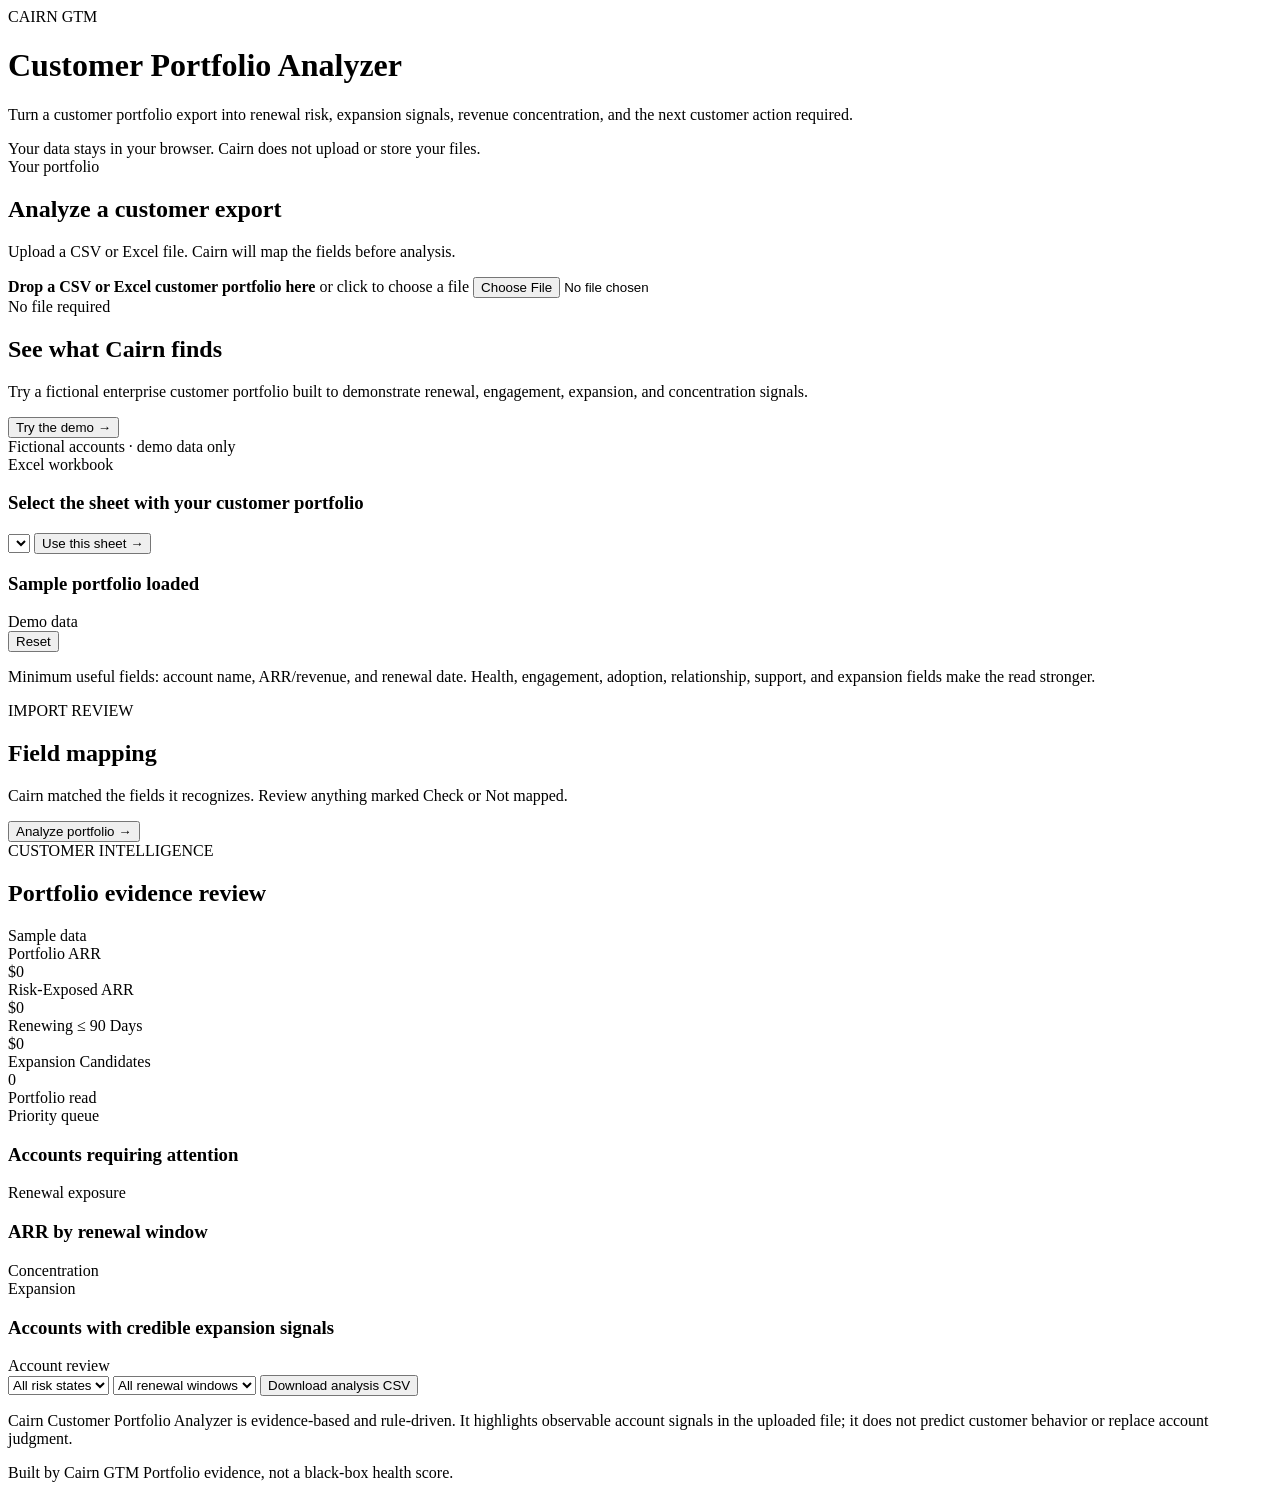
==== portfolio-analyzer/index.html @ f30cb276 "Start Customer Portfolio Analyzer v1" ====
<!doctype html>
<html lang="en">
<head>
  <meta charset="utf-8" />
  <meta name="viewport" content="width=device-width, initial-scale=1" />
  <meta name="description" content="Cairn Customer Portfolio Analyzer turns customer portfolio exports into renewal risk, expansion signals, concentration exposure, and next actions." />
  <meta name="robots" content="noindex,nofollow" />
  <meta name="theme-color" content="#f2efe7" />
  <link rel="icon" href="/favicon.svg" type="image/svg+xml" />
  <title>Customer Portfolio Analyzer — Cairn GTM</title>
  <link rel="stylesheet" href="./style.css" />
</head>
<body>
  <main class="shell">
    <header class="product-header">
      <div class="eyebrow">CAIRN GTM</div>
      <div>
        <h1>Customer Portfolio Analyzer</h1>
        <p class="sub">Turn a customer portfolio export into renewal risk, expansion signals, revenue concentration, and the next customer action required.</p>
        <div class="privacy">Your data stays in your browser. Cairn does not upload or store your files.</div>
      </div>
    </header>

    <section class="entry panel">
      <div class="entry-grid">
        <div class="entry-card">
          <div class="entry-label">Your portfolio</div>
          <h2>Analyze a customer export</h2>
          <p>Upload a CSV or Excel file. Cairn will map the fields before analysis.</p>
          <label class="drop" id="dropZone" for="fileInput">
            <strong>Drop a CSV or Excel customer portfolio here</strong>
            <span>or click to choose a file</span>
          </label>
          <input id="fileInput" type="file" accept=".csv,.xlsx,.xls,text/csv,application/vnd.openxmlformats-officedocument.spreadsheetml.sheet,application/vnd.ms-excel" />
        </div>
        <div class="entry-card demo">
          <div class="entry-label">No file required</div>
          <h2>See what Cairn finds</h2>
          <p>Try a fictional enterprise customer portfolio built to demonstrate renewal, engagement, expansion, and concentration signals.</p>
          <button id="loadSample" class="primary full">Try the demo →</button>
          <div class="demo-note">Fictional accounts · demo data only</div>
        </div>
      </div>

      <div id="sheetPicker" class="sheet-picker hidden">
        <div>
          <div class="entry-label">Excel workbook</div>
          <h3>Select the sheet with your customer portfolio</h3>
          <p id="sheetPickerNote"></p>
        </div>
        <div class="sheet-picker-controls">
          <select id="sheetSelect" aria-label="Excel sheet"></select>
          <button id="useSheetBtn" class="primary">Use this sheet →</button>
        </div>
      </div>

      <div id="sampleReady" class="sample-ready hidden">
        <div>
          <h3>Sample portfolio loaded</h3>
          <p id="sampleStats"></p>
        </div>
        <span>Demo data</span>
      </div>

      <div class="entry-foot">
        <button id="reset" class="ghost">Reset</button>
        <p>Minimum useful fields: account name, ARR/revenue, and renewal date. Health, engagement, adoption, relationship, support, and expansion fields make the read stronger.</p>
      </div>
    </section>

    <section id="mappingSection" class="panel mapping hidden">
      <div class="mapping-head">
        <div>
          <div class="eyebrow">IMPORT REVIEW</div>
          <h2>Field mapping</h2>
          <div id="mappingSource" class="source-context"></div>
          <p>Cairn matched the fields it recognizes. Review anything marked Check or Not mapped.</p>
        </div>
        <div id="mappingSummary" class="mapping-summary"></div>
      </div>
      <div id="mappingGrid" class="mapping-grid"></div>
      <div class="mapping-actions">
        <div id="mappingActionNote"></div>
        <button id="analyzeBtn" class="primary">Analyze portfolio →</button>
      </div>
    </section>

    <section id="results" class="results hidden">
      <div class="results-head">
        <div>
          <div class="eyebrow">CUSTOMER INTELLIGENCE</div>
          <h2>Portfolio evidence review</h2>
          <div id="resultsSource" class="source-context"></div>
        </div>
        <span id="demoResultsLabel" class="demo-label hidden">Sample data</span>
      </div>

      <div class="kpis">
        <div class="kpi">
          <div class="kpi-label">Portfolio ARR</div>
          <div id="kArr" class="kpi-value">$0</div>
          <div id="kAccounts" class="kpi-note"></div>
        </div>
        <div class="kpi">
          <div class="kpi-label">Risk-Exposed ARR</div>
          <div id="kRiskArr" class="kpi-value">$0</div>
          <div id="kRiskAccounts" class="kpi-note"></div>
        </div>
        <div class="kpi">
          <div class="kpi-label">Renewing ≤ 90 Days</div>
          <div id="kRenewalArr" class="kpi-value">$0</div>
          <div id="kRenewalAccounts" class="kpi-note"></div>
        </div>
        <div class="kpi">
          <div class="kpi-label">Expansion Candidates</div>
          <div id="kExpansion" class="kpi-value">0</div>
          <div id="kExpansionArr" class="kpi-note"></div>
        </div>
      </div>

      <section class="panel result-panel">
        <div class="section-title">Portfolio read</div>
        <div id="portfolioRead" class="callout"></div>
      </section>

      <div class="two-col">
        <section class="panel result-panel">
          <div class="section-head">
            <div>
              <div class="section-title">Priority queue</div>
              <h3>Accounts requiring attention</h3>
            </div>
            <span id="priorityCount" class="muted"></span>
          </div>
          <div id="priorityQueue" class="queue"></div>
        </section>

        <section class="panel result-panel">
          <div class="section-title">Renewal exposure</div>
          <h3>ARR by renewal window</h3>
          <div id="renewalWindows" class="renewal-windows"></div>
          <div class="section-title secondary-title">Concentration</div>
          <div id="concentration"></div>
        </section>
      </div>

      <section class="panel result-panel">
        <div class="section-head">
          <div>
            <div class="section-title">Expansion</div>
            <h3>Accounts with credible expansion signals</h3>
          </div>
          <span id="expansionCount" class="muted"></span>
        </div>
        <div id="expansionList" class="expansion-grid"></div>
      </section>

      <section class="panel result-panel">
        <div class="account-controls">
          <div>
            <div class="section-title">Account review</div>
            <div id="accountCount" class="muted"></div>
          </div>
          <div class="control-row">
            <select id="filterRisk" aria-label="Risk state">
              <option value="All">All risk states</option>
              <option value="Critical">Critical</option>
              <option value="Watch">Watch</option>
              <option value="Stable">Stable</option>
            </select>
            <select id="filterRenewal" aria-label="Renewal window">
              <option value="All">All renewal windows</option>
              <option value="30">Renewing ≤ 30 days</option>
              <option value="60">Renewing ≤ 60 days</option>
              <option value="90">Renewing ≤ 90 days</option>
              <option value="Later">Renewing later</option>
            </select>
            <button id="downloadBtn" class="secondary">Download analysis CSV</button>
          </div>
        </div>
        <div id="accountList" class="account-list"></div>
      </section>

      <p class="footer-note">Cairn Customer Portfolio Analyzer is evidence-based and rule-driven. It highlights observable account signals in the uploaded file; it does not predict customer behavior or replace account judgment.</p>
    </section>

    <footer>
      <span>Built by Cairn GTM</span>
      <span>Portfolio evidence, not a black-box health score.</span>
    </footer>
  </main>

  <script src="https://cdn.sheetjs.com/xlsx-0.20.3/package/dist/xlsx.full.min.js"></script>
  <script src="./app.js"></script>
</body>
</html>
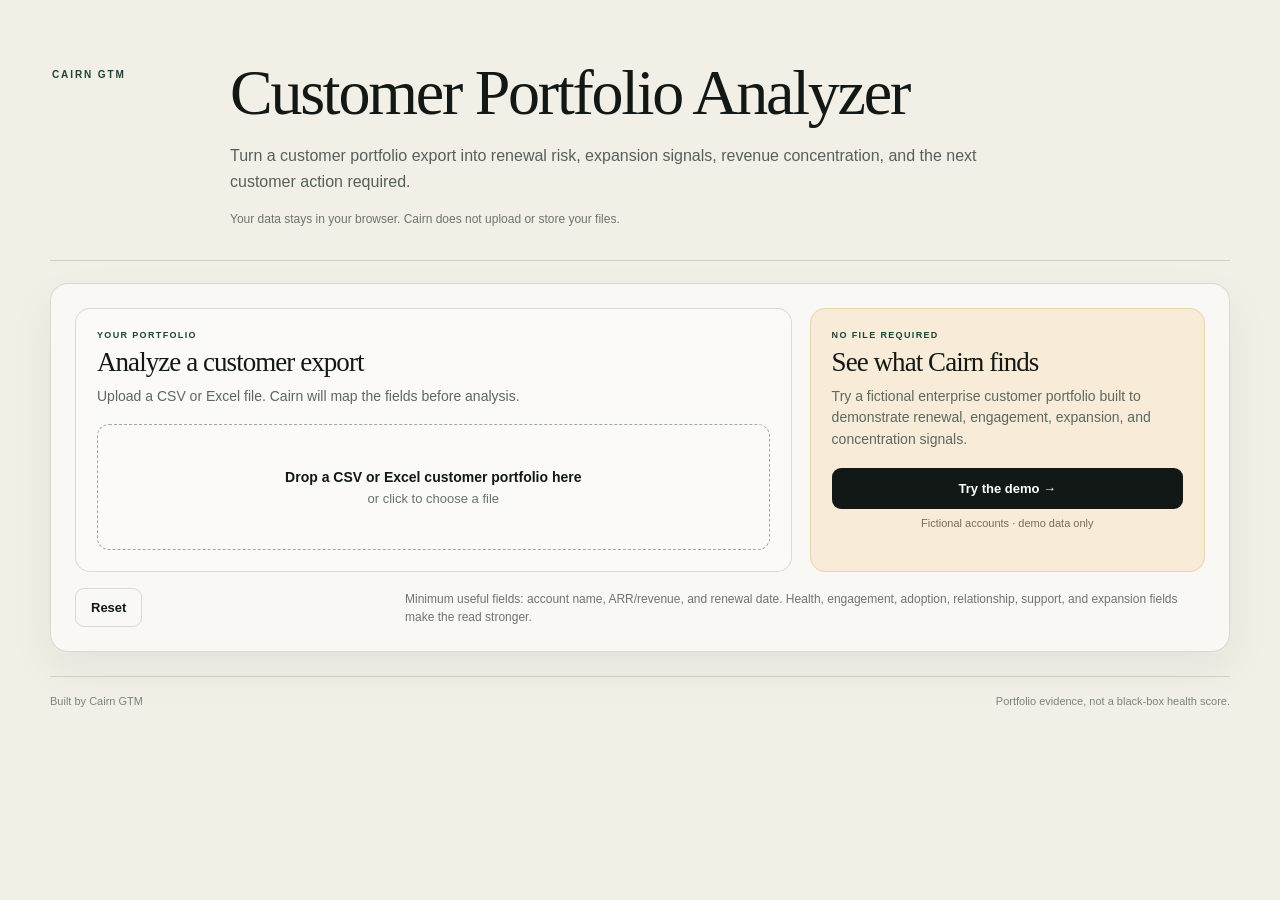
==== commit f69a28bb: "Fix Portfolio Analyzer asset paths" ====
--- a/portfolio-analyzer/index.html
+++ b/portfolio-analyzer/index.html
@@ -8,7 +8,7 @@
   <meta name="theme-color" content="#f2efe7" />
   <link rel="icon" href="/favicon.svg" type="image/svg+xml" />
   <title>Customer Portfolio Analyzer — Cairn GTM</title>
-  <link rel="stylesheet" href="./style.css" />
+  <link rel="stylesheet" href="/portfolio-analyzer/style.css" />
 </head>
 <body>
   <main class="shell">
@@ -191,6 +191,6 @@
   </main>
 
   <script src="https://cdn.sheetjs.com/xlsx-0.20.3/package/dist/xlsx.full.min.js"></script>
-  <script src="./app.js"></script>
+  <script src="/portfolio-analyzer/app.js"></script>
 </body>
 </html>
--- a/portfolio-analyzer/style.css
+++ b/portfolio-analyzer/style.css
@@ -0,0 +1,83 @@
+:root{
+  --paper:#f2efe7;
+  --paper2:#e9e5dc;
+  --white:#fbfaf6;
+  --ink:#111815;
+  --forest:#1e4438;
+  --forest2:#17352d;
+  --sage:#9aafa4;
+  --muted:#68706c;
+  --line:rgba(16,21,18,.14);
+  --green:#2f6a57;
+  --green-soft:#e7efe9;
+  --red:#985348;
+  --red-soft:#f5e9e6;
+  --amber:#a27c49;
+  --amber-soft:#f6eddf;
+  --blue:#516b75;
+  --shadow:0 18px 45px rgba(23,31,27,.06);
+}
+*{box-sizing:border-box}
+html{scroll-behavior:smooth}
+body{margin:0;background:var(--paper);color:var(--ink);font-family:"Helvetica Neue",Arial,sans-serif;-webkit-font-smoothing:antialiased}
+button,select,input{font:inherit}
+button{cursor:pointer}
+h1,h2,h3{font-family:"Iowan Old Style","Palatino Linotype","Book Antiqua",Georgia,serif;font-weight:400;letter-spacing:-.035em;margin:0}
+.shell{width:min(1180px,calc(100% - 34px));margin:0 auto;padding:34px 0 48px}
+.product-header{display:grid;grid-template-columns:150px minmax(0,1fr);gap:28px;padding:28px 2px 34px;border-bottom:1px solid var(--line)}
+.eyebrow{font-size:10px;letter-spacing:.19em;font-weight:750;color:var(--forest);text-transform:uppercase;padding-top:7px}
+.product-header h1{font-size:clamp(42px,5vw,70px);line-height:.96;max-width:900px}
+.sub{font-size:16px;line-height:1.6;color:#55605b;max-width:800px;margin:20px 0 0}
+.privacy{margin-top:17px;font-size:12px;color:#6b746f}
+.panel{background:rgba(251,250,246,.86);border:1px solid var(--line);box-shadow:var(--shadow);border-radius:18px}
+.entry{padding:24px;margin-top:22px}
+.entry-grid{display:grid;grid-template-columns:1.45fr .8fr;gap:18px}
+.entry-card{border:1px solid var(--line);background:var(--white);border-radius:15px;padding:21px}
+.entry-card.demo{background:#f8ecd8;border-color:#e8d3ad}
+.entry-label{font-size:9px;letter-spacing:.15em;text-transform:uppercase;font-weight:800;color:var(--forest)}
+.entry-card h2{font-size:27px;margin-top:7px}.entry-card p{font-size:14px;line-height:1.55;color:#5c6762;margin:8px 0 17px}
+.drop{min-height:126px;border:1px dashed #9eaaa4;border-radius:12px;display:flex;flex-direction:column;align-items:center;justify-content:center;text-align:center;padding:22px;gap:6px;transition:.15s;background:#fbfaf7}
+.drop.drag{background:#edf3ef;border-color:var(--forest);transform:translateY(-1px)}
+.drop strong{font-size:14px}.drop span{font-size:13px;color:#68736e}
+#fileInput{display:none}
+button{border:0;border-radius:9px;padding:11px 15px;font-weight:750;font-size:13px;transition:.15s}
+button:hover{filter:brightness(.96)}
+.primary{background:var(--ink);color:#fff}.secondary{background:#e9edeb;color:var(--ink)}.ghost{background:transparent;border:1px solid var(--line);color:var(--ink)}.full{width:100%;padding:13px}
+.demo-note{text-align:center;margin-top:8px;color:#786b57;font-size:11px}
+.entry-foot{display:flex;align-items:center;justify-content:space-between;gap:18px;margin-top:16px}
+.entry-foot p{margin:0;font-size:12px;line-height:1.5;color:#6c7671;max-width:800px}
+.sheet-picker{margin-top:18px;padding:18px;border:1px solid var(--line);background:#f7f6f1;border-radius:14px;display:grid;grid-template-columns:minmax(0,1fr) minmax(280px,.7fr);gap:20px;align-items:end}
+.sheet-picker h3{font-size:22px;margin-top:5px}.sheet-picker p{font-size:13px;color:#66706c;margin:7px 0 0;line-height:1.5}
+.sheet-picker-controls{display:grid;grid-template-columns:minmax(0,1fr) auto;gap:8px}
+.sample-ready{margin-top:18px;padding:16px 18px;border-radius:13px;background:#eff4ef;border:1px solid #d5e1d8;display:flex;justify-content:space-between;align-items:center;gap:16px}
+.sample-ready h3{font-size:20px}.sample-ready p{font-size:12px;color:#63706a;margin:5px 0 0}.sample-ready>span{font-size:9px;text-transform:uppercase;letter-spacing:.12em;background:#dde8df;border-radius:999px;padding:6px 8px;color:#355243;font-weight:800}
+.hidden{display:none!important}
+.mapping{margin-top:22px;padding:22px}
+.mapping-head{display:grid;grid-template-columns:minmax(0,1fr) auto;gap:24px;align-items:start;border-bottom:1px solid var(--line);padding-bottom:18px}
+.mapping-head h2{font-size:30px;margin-top:4px}.mapping-head p{font-size:13px;color:#63706a;margin:8px 0 0;line-height:1.5}
+.mapping-summary{text-align:right;min-width:220px;font-size:12px;line-height:1.6;color:#66716c}.mapping-summary strong{display:block;color:var(--ink);font-size:14px}
+.source-context{display:flex;flex-wrap:wrap;align-items:center;gap:6px;margin-top:9px;font-size:11px;color:#64706a}
+.source-label{font-weight:750}.source-chip{display:inline-flex;max-width:100%;padding:4px 8px;border:1px solid #ddd9cf;border-radius:999px;background:#f6f4ee;color:#34443f;font-weight:650;white-space:nowrap;overflow:hidden;text-overflow:ellipsis}.sheet-chip{background:#eaf1ec;border-color:#d5e1d8;color:#315044}
+.mapping-grid{display:grid;grid-template-columns:repeat(3,minmax(0,1fr));gap:12px;margin-top:18px}
+.mapping-group-title{grid-column:1/-1;display:flex;justify-content:space-between;align-items:baseline;gap:10px;padding:9px 0 3px;border-bottom:1px solid #e9e5dc;margin-top:5px}.mapping-group-title strong{font-size:12px}.mapping-group-title span{font-size:11px;color:#77817c}
+.map-item{border:1px solid #e2dfd7;border-radius:12px;padding:13px;background:#fff;min-width:0}.map-item.check{background:#fff9ef;border-color:#dcc49a}.map-item.unmapped{background:#fffdfa;border-color:#e4d9d4}
+.map-item-top{display:flex;justify-content:space-between;align-items:center;gap:8px;margin-bottom:8px}.map-item label{font-size:12px;font-weight:750;color:#3f4d48}.map-badges{display:flex;gap:5px}
+.field-tag,.match-badge{display:inline-flex;align-items:center;border-radius:999px;padding:4px 6px;font-size:8px;line-height:1;font-weight:800;letter-spacing:.055em;text-transform:uppercase;white-space:nowrap}
+.field-tag.core{background:#e5eee8;color:#315443}.field-tag.signal{background:#efede6;color:#6a645b}.match-badge.high{background:#e5f1ed;color:#1f6254}.match-badge.good{background:#edf0e7;color:#55643d}.match-badge.check{background:#fcedd3;color:#7c571c}.match-badge.unmapped{background:#f1e9e6;color:#7a6159}.match-badge.manual{background:#e8edf1;color:#425a70}
+select{width:100%;border:1px solid #d6d4cd;border-radius:8px;background:#fff;padding:9px 10px;color:var(--ink);min-width:0}
+.map-sample{margin-top:8px;font-size:10px;color:#79827e;white-space:nowrap;overflow:hidden;text-overflow:ellipsis}.map-sample b{font-weight:650;color:#5d6964}
+.mapping-actions{margin-top:20px;padding-top:18px;border-top:1px solid var(--line);display:flex;justify-content:space-between;align-items:center;gap:16px}.mapping-actions>div{font-size:12px;color:#66716c}
+.results{margin-top:28px}.results-head{display:flex;justify-content:space-between;align-items:end;gap:20px;margin-bottom:14px;padding:0 2px}.results-head h2{font-size:38px;margin-top:4px}.demo-label{font-size:9px;text-transform:uppercase;letter-spacing:.13em;background:#f2e3c8;color:#72551e;border-radius:999px;padding:7px 9px;font-weight:800}
+.kpis{display:grid;grid-template-columns:repeat(4,1fr);gap:12px}.kpi{background:var(--white);border:1px solid var(--line);border-radius:15px;padding:17px;box-shadow:var(--shadow)}.kpi-label{font-size:9px;text-transform:uppercase;letter-spacing:.13em;font-weight:800;color:#68736e}.kpi-value{font-family:"Iowan Old Style",Georgia,serif;font-size:36px;letter-spacing:-.045em;margin-top:7px}.kpi-note{font-size:11px;color:#717b76;margin-top:4px}
+.result-panel{padding:20px;margin-top:13px}.section-title{font-size:9px;text-transform:uppercase;letter-spacing:.16em;font-weight:800;color:var(--forest);margin-bottom:7px}.result-panel h3{font-size:24px}
+.callout{background:#f7f2e7;border:1px solid #e5d8bc;border-radius:11px;padding:15px;font-size:14px;line-height:1.65;color:#3f4b46}
+.two-col{display:grid;grid-template-columns:1.35fr .8fr;gap:13px}.section-head{display:flex;justify-content:space-between;gap:14px;align-items:start}.muted{font-size:11px;color:#727c77}
+.queue{display:grid;gap:10px;margin-top:15px}.queue-item{border-top:1px solid #e6e2d9;padding-top:12px}.queue-item:first-child{border-top:0;padding-top:0}.queue-top{display:flex;justify-content:space-between;gap:12px;align-items:start}.queue-name{font-weight:800;font-size:14px}.queue-meta{font-size:11px;color:#707a75;margin-top:3px}.queue-reason{font-size:12px;line-height:1.45;color:#47544f;margin-top:7px}.queue-next{font-size:11px;color:#53615b;margin-top:5px}.risk-pill{border-radius:999px;padding:5px 8px;color:#fff;font-size:9px;font-weight:800;text-transform:uppercase;letter-spacing:.06em;white-space:nowrap}.risk-pill.Critical{background:var(--red)}.risk-pill.Watch{background:var(--amber)}.risk-pill.Stable{background:var(--green)}
+.renewal-windows{display:grid;gap:13px;margin-top:16px}.renewal-row{display:grid;grid-template-columns:78px minmax(0,1fr) auto;gap:10px;align-items:center;font-size:12px}.renewal-track{height:9px;border-radius:99px;background:#e9e7df;overflow:hidden}.renewal-fill{height:100%;background:var(--forest);border-radius:99px}.renewal-value{text-align:right;font-weight:750}.secondary-title{margin-top:25px;padding-top:18px;border-top:1px solid var(--line)}
+.concentration-row{display:flex;justify-content:space-between;gap:12px;padding:8px 0;border-bottom:1px solid #ece8df;font-size:12px}.concentration-row:last-child{border-bottom:0}.concentration-row span:last-child{font-weight:750}
+.expansion-grid{display:grid;grid-template-columns:repeat(3,minmax(0,1fr));gap:10px;margin-top:14px}.expansion-card{border:1px solid #dde4de;background:#f8fbf8;border-radius:12px;padding:13px}.expansion-card h4{margin:0;font-size:13px}.expansion-card p{font-size:11px;line-height:1.45;color:#5d6964;margin:7px 0 0}.expansion-amount{font-family:"Iowan Old Style",Georgia,serif;font-size:22px;margin-top:9px}
+.account-controls{display:flex;justify-content:space-between;gap:18px;align-items:center}.control-row{display:flex;gap:8px;align-items:center;flex-wrap:wrap}.control-row select{width:auto}.account-list{display:grid;gap:11px;margin-top:16px}.account{border:1px solid #e2ded5;border-radius:13px;background:#fff;padding:16px}.account-top{display:flex;justify-content:space-between;align-items:start;gap:14px}.account-name{font-weight:850;font-size:15px}.account-meta{font-size:11px;color:#717b76;margin-top:4px}.account-diagnosis{font-size:13px;line-height:1.5;color:#3f4d47;margin-top:11px}.account-cols{display:grid;grid-template-columns:1fr 1fr;gap:17px;margin-top:12px}.account h4{font-size:9px;text-transform:uppercase;letter-spacing:.11em;color:#6a746f;margin:0 0 6px}.account ul{margin:0;padding-left:17px}.account li{font-size:11px;line-height:1.5;margin:3px 0}.next-action{margin-top:13px;border-top:1px solid #ece8e0;padding-top:11px;font-size:12px}.next-action strong{color:var(--forest)}
+.footer-note{font-size:11px;color:#717b76;line-height:1.55;margin:16px 2px 0}footer{display:flex;justify-content:space-between;gap:20px;font-size:11px;color:#7b847f;margin-top:24px;padding-top:18px;border-top:1px solid var(--line)}
+.empty{font-size:12px;color:#74807a;padding:8px 0}
+@media(max-width:950px){.product-header{grid-template-columns:1fr}.eyebrow{padding-top:0}.entry-grid,.two-col{grid-template-columns:1fr}.mapping-grid{grid-template-columns:repeat(2,minmax(0,1fr))}.kpis{grid-template-columns:repeat(2,1fr)}.expansion-grid{grid-template-columns:repeat(2,minmax(0,1fr))}.mapping-head{grid-template-columns:1fr}.mapping-summary{text-align:left}}
+@media(max-width:640px){.shell{width:min(100% - 22px,1180px);padding-top:18px}.product-header h1{font-size:44px}.entry,.mapping,.result-panel{padding:16px}.sheet-picker{grid-template-columns:1fr}.sheet-picker-controls{grid-template-columns:1fr}.entry-foot,.mapping-actions,.account-controls,.results-head{align-items:flex-start;flex-direction:column}.mapping-actions .primary{width:100%}.mapping-grid,.kpis,.expansion-grid{grid-template-columns:1fr}.mapping-group-title{align-items:flex-start;flex-direction:column;gap:3px}.account-cols{grid-template-columns:1fr}.control-row{width:100%}.control-row select,.control-row button{width:100%}.renewal-row{grid-template-columns:68px minmax(0,1fr) auto}footer{flex-wrap:wrap}}
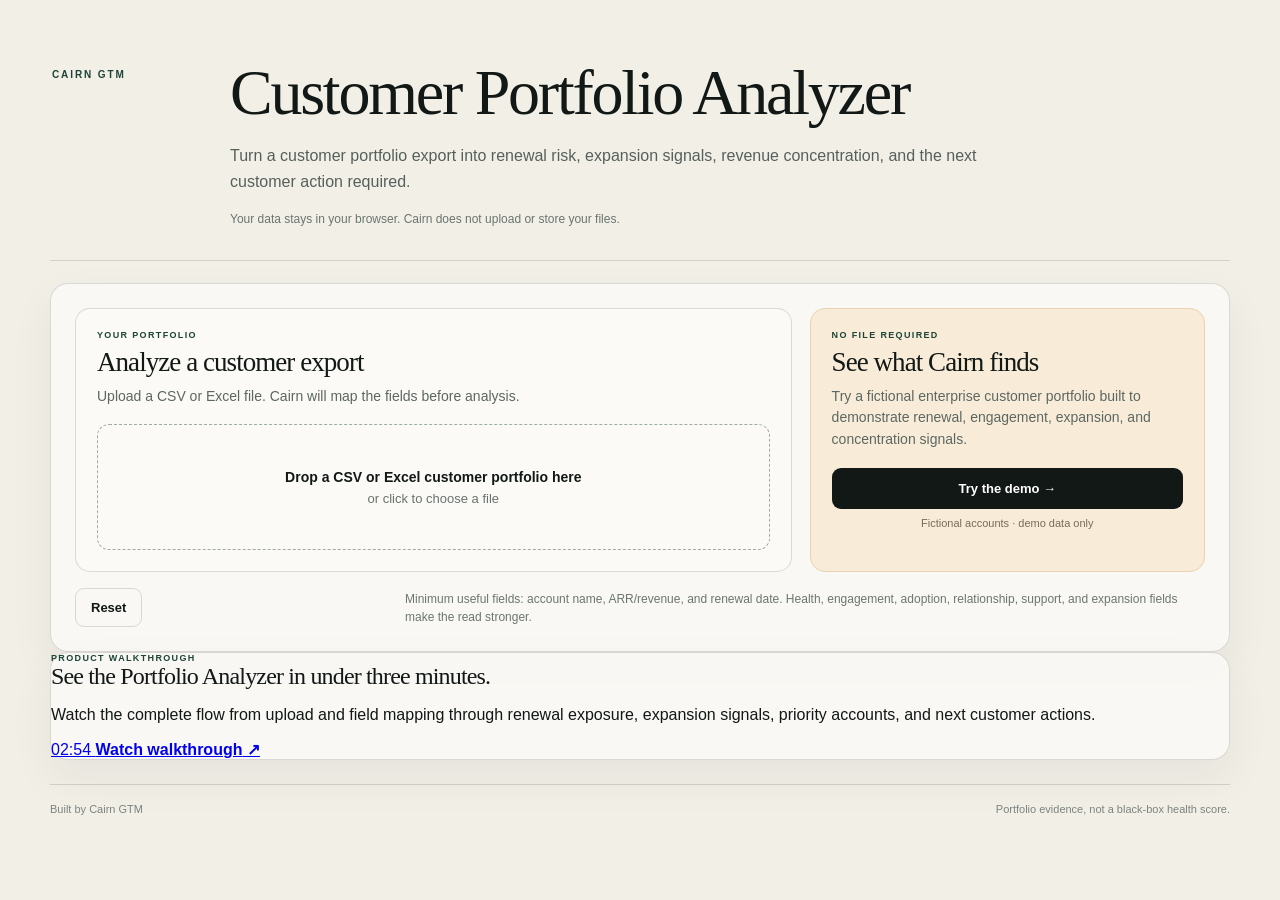
==== commit 9e50c8ca: "Add Portfolio Analyzer walkthrough" ====
--- a/portfolio-analyzer/index.html
+++ b/portfolio-analyzer/index.html
@@ -4,8 +4,19 @@
   <meta charset="utf-8" />
   <meta name="viewport" content="width=device-width, initial-scale=1" />
   <meta name="description" content="Cairn Customer Portfolio Analyzer turns customer portfolio exports into renewal risk, expansion signals, concentration exposure, and next actions." />
-  <meta name="robots" content="noindex,nofollow" />
+  <meta name="robots" content="index,follow,max-image-preview:large,max-snippet:-1" />
   <meta name="theme-color" content="#f2efe7" />
+  <link rel="canonical" href="https://cairngtm.com/portfolio-analyzer" />
+  <meta property="og:title" content="Customer Portfolio Analyzer — Cairn GTM" />
+  <meta property="og:description" content="Surface renewal risk, expansion signals, revenue concentration, and the next customer action from a CSV or Excel portfolio export." />
+  <meta property="og:type" content="website" />
+  <meta property="og:url" content="https://cairngtm.com/portfolio-analyzer" />
+  <meta property="og:site_name" content="Cairn GTM" />
+  <meta property="og:image" content="https://cairngtm.com/og-image.png" />
+  <meta name="twitter:card" content="summary_large_image" />
+  <meta name="twitter:title" content="Customer Portfolio Analyzer — Cairn GTM" />
+  <meta name="twitter:description" content="Surface renewal risk, expansion signals, revenue concentration, and the next customer action from a CSV or Excel portfolio export." />
+  <meta name="twitter:image" content="https://cairngtm.com/og-image.png" />
   <link rel="icon" href="/favicon.svg" type="image/svg+xml" />
   <title>Customer Portfolio Analyzer — Cairn GTM</title>
   <link rel="stylesheet" href="/portfolio-analyzer/style.css" />
@@ -66,6 +77,19 @@
         <button id="reset" class="ghost">Reset</button>
         <p>Minimum useful fields: account name, ARR/revenue, and renewal date. Health, engagement, adoption, relationship, support, and expansion fields make the read stronger.</p>
       </div>
+    </section>
+
+    <section class="walkthrough panel" aria-labelledby="walkthrough-title">
+      <div>
+        <div class="entry-label">Product walkthrough</div>
+        <h2 id="walkthrough-title">See the Portfolio Analyzer in under three minutes.</h2>
+        <p>Watch the complete flow from upload and field mapping through renewal exposure, expansion signals, priority accounts, and next customer actions.</p>
+      </div>
+      <a class="walkthrough-link" href="https://www.youtube.com/@patrickarvia/search?query=Cairn%20Customer%20Portfolio%20Analyzer" target="_blank" rel="noopener noreferrer">
+        <span>02:54</span>
+        <strong>Watch walkthrough</strong>
+        <b>↗</b>
+      </a>
     </section>
 
     <section id="mappingSection" class="panel mapping hidden">
